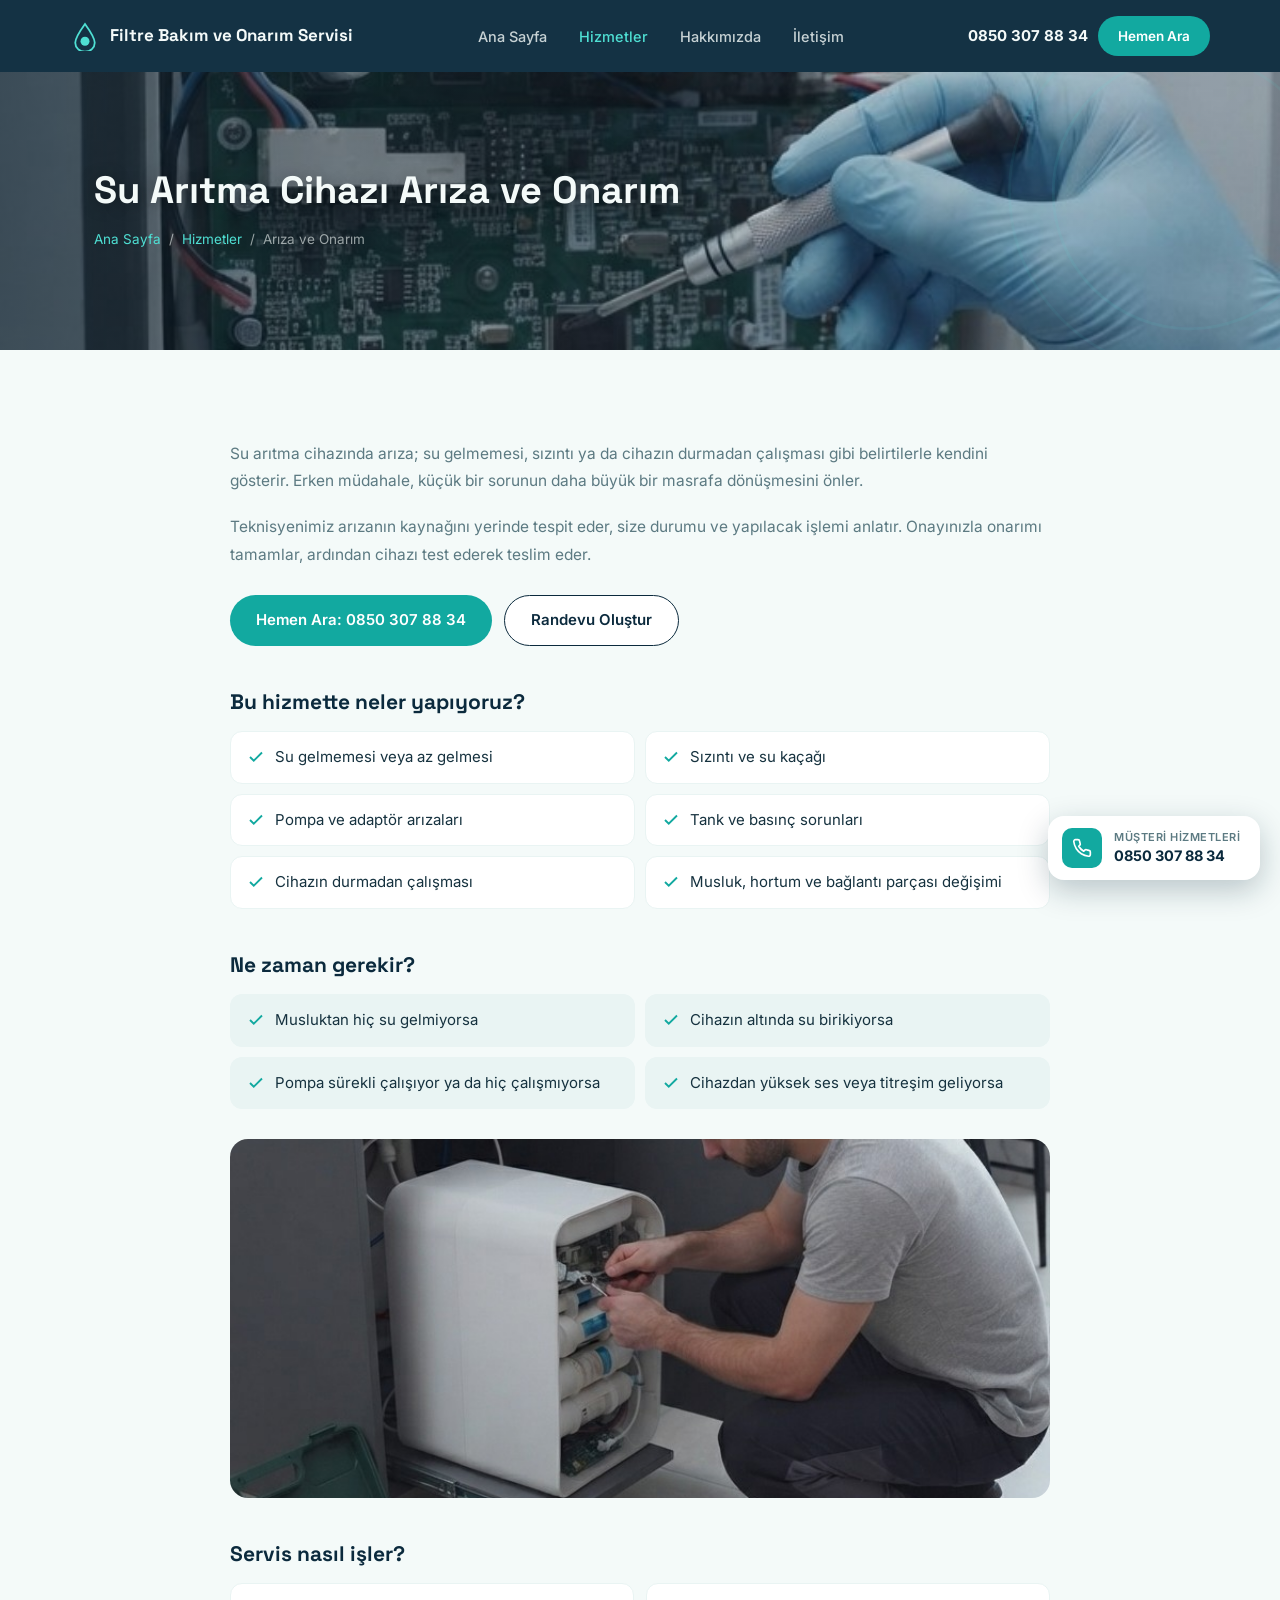
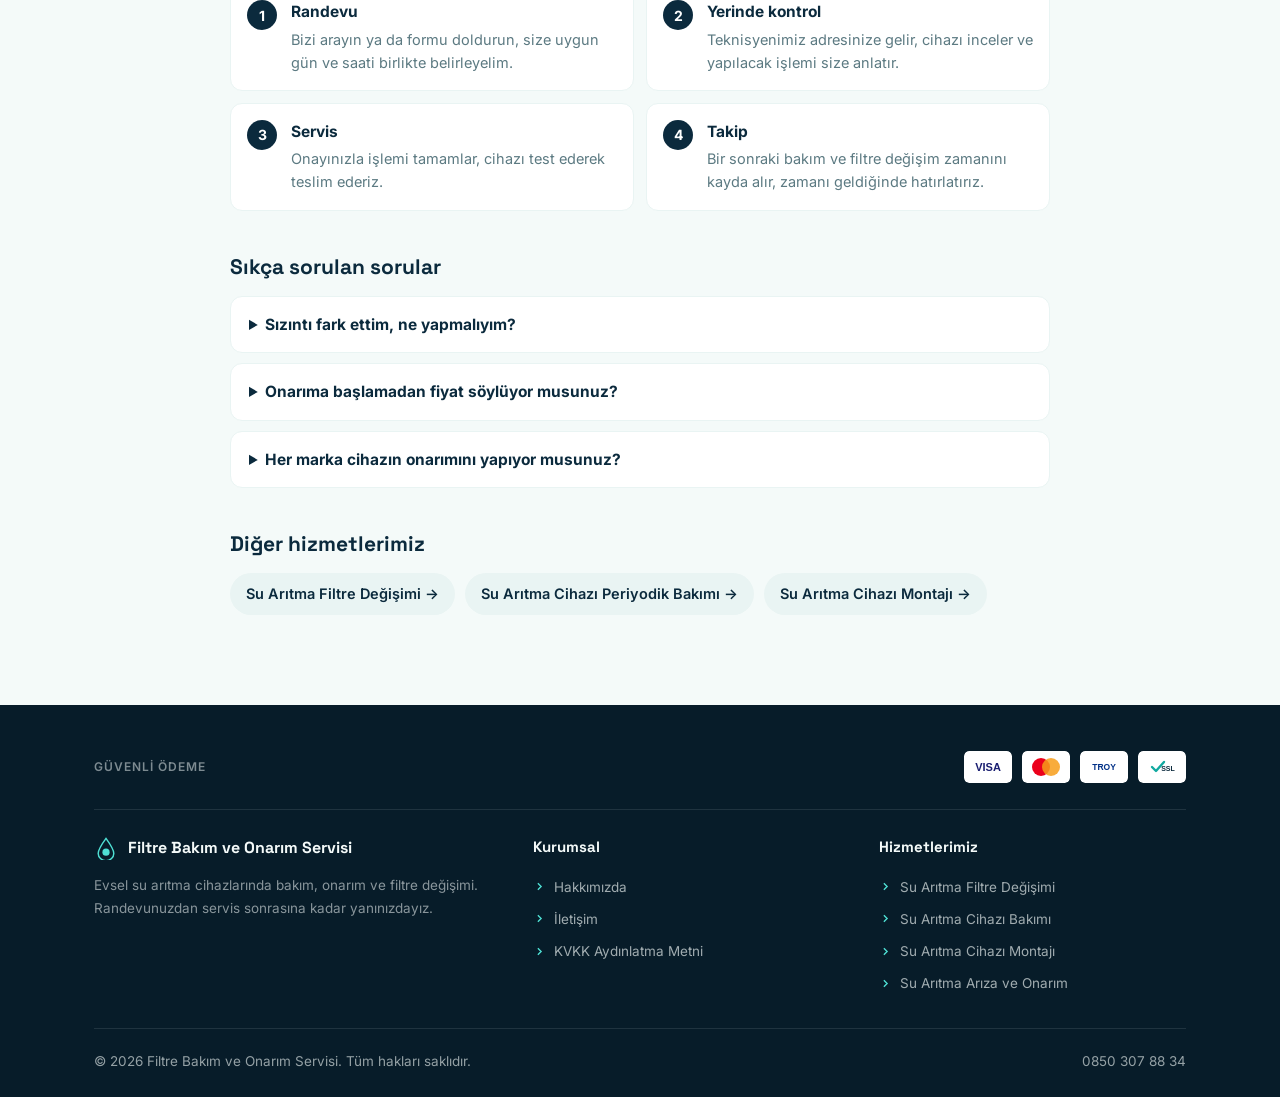
==== ariza-onarim.html @ 081aa283 "Hizmet detay sayfaları, favicon, meta açıklamalar, işletme bilgisi kodu, sitemap ve robots eklendi C" ====
<!DOCTYPE html>
<html lang="tr">
<head>
<meta charset="UTF-8">
<meta name="viewport" content="width=device-width, initial-scale=1.0">
<title>Su Arıtma Cihazı Arıza ve Onarım | Filtre Bakım ve Onarım Servisi</title>
<meta name="description" content="Su arıtma cihazı arıza ve onarım: su gelmemesi, sızıntı, pompa ve tank sorunları, sürekli çalışma gibi arızalarda yerinde tespit ve onarım. 0850 307 88 34.">
<link rel="canonical" href="https://filtrebakimveonarim.com/ariza-onarim">
<link rel="icon" href="/favicon.ico" sizes="32x32">
<link rel="icon" href="/favicon.svg" type="image/svg+xml">
<link rel="apple-touch-icon" href="/apple-touch-icon.png">
<meta name="theme-color" content="#0B2A3D">
<meta property="og:type" content="website">
<meta property="og:locale" content="tr_TR">
<meta property="og:site_name" content="Filtre Bakım ve Onarım Servisi">
<meta property="og:title" content="Su Arıtma Cihazı Arıza ve Onarım | Filtre Bakım ve Onarım Servisi">
<meta property="og:description" content="Su arıtma cihazı arıza ve onarım: su gelmemesi, sızıntı, pompa ve tank sorunları, sürekli çalışma gibi arızalarda yerinde tespit ve onarım. 0850 307 88 34.">
<meta property="og:url" content="https://filtrebakimveonarim.com/ariza-onarim">
<meta property="og:image" content="https://filtrebakimveonarim.com/assets/logo-512.png">
<script type="application/ld+json">
{
 "@context": "https://schema.org",
 "@graph": [
  {
   "@type": "Service",
   "name": "Su Arıtma Cihazı Arıza ve Onarım",
   "description": "Su arıtma cihazı arıza ve onarım: su gelmemesi, sızıntı, pompa ve tank sorunları, sürekli çalışma gibi arızalarda yerinde tespit ve onarım. 0850 307 88 34.",
   "serviceType": "Su Arıtma Cihazı Arıza ve Onarım",
   "url": "https://filtrebakimveonarim.com/ariza-onarim",
   "areaServed": {
    "@type": "Country",
    "name": "Türkiye"
   },
   "provider": {
    "@type": "Organization",
    "name": "Filtre Bakım ve Onarım Servisi",
    "url": "https://filtrebakimveonarim.com/",
    "telephone": "+90-850-307-88-34"
   }
  },
  {
   "@type": "BreadcrumbList",
   "itemListElement": [
    {
     "@type": "ListItem",
     "position": 1,
     "name": "Ana Sayfa",
     "item": "https://filtrebakimveonarim.com/"
    },
    {
     "@type": "ListItem",
     "position": 2,
     "name": "Hizmetler",
     "item": "https://filtrebakimveonarim.com/hizmetler"
    },
    {
     "@type": "ListItem",
     "position": 3,
     "name": "Su Arıtma Cihazı Arıza ve Onarım",
     "item": "https://filtrebakimveonarim.com/ariza-onarim"
    }
   ]
  },
  {
   "@type": "FAQPage",
   "mainEntity": [
    {
     "@type": "Question",
     "name": "Sızıntı fark ettim, ne yapmalıyım?",
     "acceptedAnswer": {
      "@type": "Answer",
      "text": "Önce cihazın su giriş vanasını kapatın ve elektrikli bir modelse fişini çekin. Ardından bizi arayın, ekibimiz en kısa sürede randevu planlar."
     }
    },
    {
     "@type": "Question",
     "name": "Onarıma başlamadan fiyat söylüyor musunuz?",
     "acceptedAnswer": {
      "@type": "Answer",
      "text": "Evet. Teknisyenimiz arızayı tespit ettikten sonra yapılacak işlemi ve ücretini size söyler. Onarım ancak onayınızla yapılır."
     }
    },
    {
     "@type": "Question",
     "name": "Her marka cihazın onarımını yapıyor musunuz?",
     "acceptedAnswer": {
      "@type": "Answer",
      "text": "Ev tipi su arıtma cihazlarının yaygın arızalarında hizmet veriyoruz. Cihazınızın markasını ve modelini randevu sırasında belirtmeniz yeterli."
     }
    }
   ]
  }
 ]
}
</script>
<link rel="stylesheet" href="style.css">
</head>
<body>

<header>
  <div class="container nav">
    <a href="index.html" class="logo">
      <svg viewBox="0 0 40 40" fill="none"><path d="M20 4 C20 4, 33 22, 33 29 C33 35.6, 27.2 41, 20 41 C12.8 41, 7 35.6, 7 29 C7 22, 20 4, 20 4 Z" fill="none" stroke="#4FE0D4" stroke-width="2.4"/><circle cx="20" cy="27" r="6" fill="#4FE0D4"/></svg>
      Filtre Bakım ve Onarım Servisi
    </a>
    <ul class="nav-links">
      <li><a href="index.html">Ana Sayfa</a></li>
      <li><a href="hizmetler.html" class="active">Hizmetler</a></li>
      <li><a href="hakkimizda.html">Hakkımızda</a></li>
      <li><a href="iletisim.html">İletişim</a></li>
    </ul>
    <div class="nav-phone">
      <span class="num">0850 307 88 34</span>
      <a href="tel:08503078834" class="btn btn-primary" style="padding:10px 20px;font-size:13.5px;">Hemen Ara</a>
    </div>
  </div>
</header>

<section class="page-banner">
  <div class="banner-bg-slides">
    <img src="assets/ai/servis-3-devre-karti.jpg" class="active" alt="Su Arıtma Cihazı Arıza ve Onarım">
    <img src="assets/ai/servis-8-ada-tezgah.jpg" alt="Su Arıtma Cihazı Arıza ve Onarım">
  </div>
  <div class="banner-overlay"></div>
  <svg class="hero-rings" viewBox="0 0 200 200" style="right:-100px;top:-70px;width:380px;height:380px;">
    <circle cx="100" cy="100" r="95" fill="none" stroke="#4FE0D4" stroke-opacity="0.14" stroke-width="1.5"/>
    <circle cx="100" cy="100" r="72" fill="none" stroke="#4FE0D4" stroke-opacity="0.2" stroke-width="1.5"/>
  </svg>
  <div class="container">
    <h1>Su Arıtma Cihazı Arıza ve Onarım</h1>
    <div class="crumb"><a href="index.html">Ana Sayfa</a><span>/</span><a href="hizmetler.html">Hizmetler</a><span>/</span><span>Arıza ve Onarım</span></div>
  </div>
</section>

<section class="section">
  <div class="container">
    <div class="rich-content">
      <p>Su arıtma cihazında arıza; su gelmemesi, sızıntı ya da cihazın durmadan çalışması gibi belirtilerle kendini gösterir. Erken müdahale, küçük bir sorunun daha büyük bir masrafa dönüşmesini önler.</p>
      <p>Teknisyenimiz arızanın kaynağını yerinde tespit eder, size durumu ve yapılacak işlemi anlatır. Onayınızla onarımı tamamlar, ardından cihazı test ederek teslim eder.</p>
      
      <div class="svc-cta">
        <a href="tel:08503078834" class="btn btn-primary">Hemen Ara: 0850 307 88 34</a>
        <a href="iletisim.html" class="btn btn-ghost">Randevu Oluştur</a>
      </div>

      <h3>Bu hizmette neler yapıyoruz?</h3>
      <ul class="svc-list">
        <li><svg viewBox="0 0 24 24" fill="none" stroke-width="2.5"><path d="M20 6L9 17l-5-5"/></svg>Su gelmemesi veya az gelmesi</li>
        <li><svg viewBox="0 0 24 24" fill="none" stroke-width="2.5"><path d="M20 6L9 17l-5-5"/></svg>Sızıntı ve su kaçağı</li>
        <li><svg viewBox="0 0 24 24" fill="none" stroke-width="2.5"><path d="M20 6L9 17l-5-5"/></svg>Pompa ve adaptör arızaları</li>
        <li><svg viewBox="0 0 24 24" fill="none" stroke-width="2.5"><path d="M20 6L9 17l-5-5"/></svg>Tank ve basınç sorunları</li>
        <li><svg viewBox="0 0 24 24" fill="none" stroke-width="2.5"><path d="M20 6L9 17l-5-5"/></svg>Cihazın durmadan çalışması</li>
        <li><svg viewBox="0 0 24 24" fill="none" stroke-width="2.5"><path d="M20 6L9 17l-5-5"/></svg>Musluk, hortum ve bağlantı parçası değişimi</li>
      </ul>

      <h3>Ne zaman gerekir?</h3>
      <ul class="svc-list svc-list--plain">
        <li><svg viewBox="0 0 24 24" fill="none" stroke-width="2.5"><path d="M20 6L9 17l-5-5"/></svg>Musluktan hiç su gelmiyorsa</li>
        <li><svg viewBox="0 0 24 24" fill="none" stroke-width="2.5"><path d="M20 6L9 17l-5-5"/></svg>Cihazın altında su birikiyorsa</li>
        <li><svg viewBox="0 0 24 24" fill="none" stroke-width="2.5"><path d="M20 6L9 17l-5-5"/></svg>Pompa sürekli çalışıyor ya da hiç çalışmıyorsa</li>
        <li><svg viewBox="0 0 24 24" fill="none" stroke-width="2.5"><path d="M20 6L9 17l-5-5"/></svg>Cihazdan yüksek ses veya titreşim geliyorsa</li>
      </ul>

      <div class="rich-img"><img src="assets/ai/servis-8-ada-tezgah.jpg" alt="Su Arıtma Cihazı Arıza ve Onarım" loading="lazy"></div>

      <h3>Servis nasıl işler?</h3>
      <ol class="svc-steps">
        <li><strong>Randevu</strong><span>Bizi arayın ya da formu doldurun, size uygun gün ve saati birlikte belirleyelim.</span></li>
        <li><strong>Yerinde kontrol</strong><span>Teknisyenimiz adresinize gelir, cihazı inceler ve yapılacak işlemi size anlatır.</span></li>
        <li><strong>Servis</strong><span>Onayınızla işlemi tamamlar, cihazı test ederek teslim ederiz.</span></li>
        <li><strong>Takip</strong><span>Bir sonraki bakım ve filtre değişim zamanını kayda alır, zamanı geldiğinde hatırlatırız.</span></li>
      </ol>

      <h3>Sıkça sorulan sorular</h3>
      <div class="svc-faq">
        <details><summary>Sızıntı fark ettim, ne yapmalıyım?</summary><p>Önce cihazın su giriş vanasını kapatın ve elektrikli bir modelse fişini çekin. Ardından bizi arayın, ekibimiz en kısa sürede randevu planlar.</p></details>
        <details><summary>Onarıma başlamadan fiyat söylüyor musunuz?</summary><p>Evet. Teknisyenimiz arızayı tespit ettikten sonra yapılacak işlemi ve ücretini size söyler. Onarım ancak onayınızla yapılır.</p></details>
        <details><summary>Her marka cihazın onarımını yapıyor musunuz?</summary><p>Ev tipi su arıtma cihazlarının yaygın arızalarında hizmet veriyoruz. Cihazınızın markasını ve modelini randevu sırasında belirtmeniz yeterli.</p></details>
      </div>

      <h3>Diğer hizmetlerimiz</h3>
      <div class="svc-others">
        <a href="filtre-degisimi.html">Su Arıtma Filtre Değişimi →</a>
        <a href="su-aritma-bakimi.html">Su Arıtma Cihazı Periyodik Bakımı →</a>
        <a href="cihaz-montaji.html">Su Arıtma Cihazı Montajı →</a>
      </div>
    </div>
  </div>
</section>

<footer>
  <div class="container">
    <div class="payment-strip">
      <span class="payment-label">Güvenli Ödeme</span>
      <div class="payment-icons">
        <svg viewBox="0 0 48 32" width="48" height="32"><rect width="48" height="32" rx="5" fill="#fff"/><text x="24" y="20" font-family="Arial" font-weight="700" font-size="11" fill="#1A1F71" text-anchor="middle">VISA</text></svg>
        <svg viewBox="0 0 48 32" width="48" height="32"><rect width="48" height="32" rx="5" fill="#fff"/><circle cx="19" cy="16" r="9" fill="#EB001B"/><circle cx="29" cy="16" r="9" fill="#F79E1B" fill-opacity="0.85"/></svg>
        <svg viewBox="0 0 48 32" width="48" height="32"><rect width="48" height="32" rx="5" fill="#fff"/><text x="24" y="19" font-family="Arial" font-weight="700" font-size="8.5" fill="#003087" text-anchor="middle">TROY</text></svg>
        <svg viewBox="0 0 48 32" width="48" height="32"><rect width="48" height="32" rx="5" fill="#fff"/><path d="M14 16l4 4 8-9" stroke="#12A9A0" stroke-width="2.4" fill="none" stroke-linecap="round" stroke-linejoin="round"/><text x="30" y="20" font-family="Arial" font-weight="700" font-size="7" fill="#0B2A3D" text-anchor="middle">SSL</text></svg>
      </div>
    </div>
    <div class="footer-cols">
      <div class="footer-col">
        <div class="footer-logo">
          <svg viewBox="0 0 40 40" fill="none"><path d="M20 4 C20 4, 33 22, 33 29 C33 35.6, 27.2 41, 20 41 C12.8 41, 7 35.6, 7 29 C7 22, 20 4, 20 4 Z" fill="none" stroke="#4FE0D4" stroke-width="2.4"/><circle cx="20" cy="27" r="6" fill="#4FE0D4"/></svg>
          Filtre Bakım ve Onarım Servisi
        </div>
        <p class="about-line">Evsel su arıtma cihazlarında bakım, onarım ve filtre değişimi. Randevunuzdan servis sonrasına kadar yanınızdayız.</p>
      </div>
      <div class="footer-col">
        <h4>Kurumsal</h4>
        <ul>
          <li><a href="hakkimizda.html"><svg viewBox="0 0 24 24" fill="none" stroke-width="2.5"><path d="M9 18l6-6-6-6"/></svg>Hakkımızda</a></li>
          <li><a href="iletisim.html"><svg viewBox="0 0 24 24" fill="none" stroke-width="2.5"><path d="M9 18l6-6-6-6"/></svg>İletişim</a></li>
          <li><a href="kvkk.html"><svg viewBox="0 0 24 24" fill="none" stroke-width="2.5"><path d="M9 18l6-6-6-6"/></svg>KVKK Aydınlatma Metni</a></li>
        </ul>
      </div>
      <div class="footer-col">
        <h4>Hizmetlerimiz</h4>
        <ul>
          <li><a href="filtre-degisimi.html"><svg viewBox="0 0 24 24" fill="none" stroke-width="2.5"><path d="M9 18l6-6-6-6"/></svg>Su Arıtma Filtre Değişimi</a></li>
          <li><a href="su-aritma-bakimi.html"><svg viewBox="0 0 24 24" fill="none" stroke-width="2.5"><path d="M9 18l6-6-6-6"/></svg>Su Arıtma Cihazı Bakımı</a></li>
          <li><a href="cihaz-montaji.html"><svg viewBox="0 0 24 24" fill="none" stroke-width="2.5"><path d="M9 18l6-6-6-6"/></svg>Su Arıtma Cihazı Montajı</a></li>
          <li><a href="ariza-onarim.html"><svg viewBox="0 0 24 24" fill="none" stroke-width="2.5"><path d="M9 18l6-6-6-6"/></svg>Su Arıtma Arıza ve Onarım</a></li>
        </ul>
      </div>
    </div>
    <div class="footer-bottom">
      <span>© 2026 Filtre Bakım ve Onarım Servisi. Tüm hakları saklıdır.</span>
      <span>0850 307 88 34</span>
    </div>
  </div>
</footer>

<a href="tel:08503078834" class="floating-call">
  <div class="icon-wrap"><svg viewBox="0 0 24 24" fill="none" stroke-width="2" stroke-linecap="round" stroke-linejoin="round"><path d="M22 16.92v3a2 2 0 0 1-2.18 2 19.79 19.79 0 0 1-8.63-3.07 19.5 19.5 0 0 1-6-6 19.79 19.79 0 0 1-3.07-8.67A2 2 0 0 1 4.11 2h3a2 2 0 0 1 2 1.72c.127.96.362 1.903.7 2.81a2 2 0 0 1-.45 2.11L8.09 9.91a16 16 0 0 0 6 6l1.27-1.27a2 2 0 0 1 2.11-.45c.907.338 1.85.573 2.81.7A2 2 0 0 1 22 16.92z"/></svg></div>
  <div>
    <div class="label">Müşteri Hizmetleri</div>
    <div class="number">0850 307 88 34</div>
  </div>
</a>

<script>
(function(){
  document.querySelectorAll('.hero-bg-slides, .banner-bg-slides').forEach(function(container){
    var slides = container.querySelectorAll('img');
    if(slides.length < 2) return;
    var i = 0;
    setInterval(function(){
      slides[i].classList.remove('active');
      i = (i+1) % slides.length;
      slides[i].classList.add('active');
    }, 4000);
  });
})();
</script>
</body>
</html>
---- style.css ----
@import url('https://fonts.googleapis.com/css2?family=Space+Grotesk:wght@500;600;700&family=Inter:wght@400;500;600;700&display=swap');

  :root{
    --navy: #0B2A3D;
    --navy-deep: #071C29;
    --teal: #12A9A0;
    --teal-bright: #4FE0D4;
    --ice: #F4FAF9;
    --ice-2: #E9F4F3;
    --slate: #5C7A82;
    --text: #16323F;
  }

  *{ box-sizing:border-box; margin:0; padding:0; }
  html{ scroll-behavior: smooth; }
  body{
    font-family:'Inter', sans-serif;
    color: var(--text);
    background: var(--ice);
    line-height: 1.5;
  }

  a{ text-decoration:none; color:inherit; }
  ul{ list-style:none; }
  img{ max-width:100%; display:block; }

  h1,h2,h3{ font-family:'Space Grotesk', sans-serif; }

  .container{
    max-width: 1140px;
    margin: 0 auto;
    padding: 0 24px;
  }

  .btn{
    display:inline-flex;
    align-items:center;
    gap:8px;
    padding: 13px 26px;
    border-radius: 40px;
    font-weight: 600;
    font-size: 15px;
    transition: all .2s ease;
    cursor:pointer;
    border: none;
  }
  .btn-primary{
    background: var(--teal);
    color: #fff;
  }
  .btn-primary:hover{ background: #0d8c85; transform: translateY(-1px); }
  .btn-ghost{
    background: transparent;
    color: var(--ice);
    border: 1.5px solid rgba(255,255,255,0.35);
  }
  .btn-ghost:hover{ background: rgba(255,255,255,0.08); }

  /* ===== HEADER ===== */
  header{
    position: sticky;
    top:0;
    z-index: 50;
    background: rgba(11,42,61,0.96);
    backdrop-filter: blur(6px);
  }
  .nav{
    display:flex;
    align-items:center;
    justify-content: space-between;
    padding: 16px 0;
  }
  .logo{
    display:flex;
    align-items:center;
    gap:10px;
    color: var(--ice);
    font-family:'Space Grotesk', sans-serif;
    font-weight: 700;
    font-size: 17px;
  }
  .logo svg{ width:30px; height:30px; }
  .nav-links{
    display:flex;
    gap: 32px;
  }
  .nav-links a{
    color: rgba(244,250,249,0.8);
    font-size: 14.5px;
    font-weight: 500;
    transition: color .2s;
  }
  .nav-links a:hover{ color: var(--teal-bright); }
  .nav-phone{
    display:flex;
    align-items:center;
    gap:10px;
  }
  .nav-phone .num{
    color: var(--ice);
    font-weight: 700;
    font-size: 15px;
    display:none;
  }
  @media(min-width:640px){ .nav-phone .num{ display:block; } }
  .nav-links{ display:none; }
  @media(min-width:860px){ .nav-links{ display:flex; } }

  /* ===== HERO (full-bleed, image bg + readable panel) ===== */
  .hero{
    position:relative;
    background: #fff;
    color: var(--text);
    overflow:hidden;
  }
  .hero-bg-slides{ position:absolute; inset:0; z-index:0; }
  .hero-bg-slides img{
    position:absolute; inset:0; width:100%; height:100%;
    object-fit:cover; opacity:0; transition: opacity 1.4s ease;
  }
  .hero-bg-slides img.active{ opacity:1; }
  .hero-overlay{
    position:absolute;
    inset:0;
    z-index:1;
    background: linear-gradient(100deg, rgba(7,28,41,0.62) 0%, rgba(7,28,41,0.22) 55%, rgba(7,28,41,0.15) 100%);
  }
  .hero-inner{
    position:relative;
    z-index:2;
    max-width: 600px;
    padding: 90px 24px 110px;
  }
  @media(min-width:1140px){ .hero-inner{ padding-left: calc((100vw - 1140px)/2 + 24px); } }
  .hero-rings{
    position:absolute;
    right: -120px;
    top: -80px;
    width: 480px;
    height: 480px;
    opacity: 0.45;
    z-index:1;
  }
  .hero-rings-2{
    position:absolute;
    left: -140px;
    bottom: -160px;
    width: 360px;
    height: 360px;
    opacity: 0.3;
    z-index:1;
  }
  .eyebrow{
    display:inline-flex;
    align-items:center;
    gap:8px;
    color: var(--teal-bright);
    font-size: 13px;
    font-weight:700;
    letter-spacing: 1.6px;
    text-transform: uppercase;
    margin-bottom: 18px;
  }
  .eyebrow .dot{
    width:7px; height:7px; border-radius:50%; background: var(--teal-bright);
  }
  .hero h1{
    font-size: clamp(32px, 4.6vw, 46px);
    line-height: 1.15;
    font-weight: 700;
    margin-bottom: 20px;
    color: #fff;
    text-shadow: 0 2px 16px rgba(0,0,0,0.35);
  }
  .hero h1 span{ color: var(--teal-bright); }
  .hero p{
    font-size: 16.5px;
    color: rgba(255,255,255,0.85);
    margin-bottom: 34px;
    max-width: 480px;
  }
  .hero-cta{ display:flex; flex-wrap:wrap; gap:14px; margin-bottom: 46px; }
  .hero-stats{
    display:flex;
    gap: 40px;
    flex-wrap: wrap;
  }
  .hero-stats .stat b{
    font-family:'Space Grotesk', sans-serif;
    font-size: 26px;
    color: var(--teal-bright);
    display:block;
  }
  .hero-stats .stat span{
    font-size: 13px;
    color: rgba(255,255,255,0.7);
  }

  /* ===== SECTION HEADS ===== */
  .section{ padding: 90px 0; }
  .section-head{
    max-width: 560px;
    margin-bottom: 54px;
  }
  .section-head .kicker{
    color: var(--teal);
    font-weight:700;
    font-size: 13px;
    letter-spacing: 1.6px;
    text-transform: uppercase;
    margin-bottom: 12px;
    display:block;
  }
  .section-head h2{
    font-size: clamp(26px, 3.4vw, 34px);
    color: var(--navy);
    font-weight: 700;
    line-height:1.25;
  }
  .section-head p{
    color: var(--slate);
    margin-top: 14px;
    font-size: 15.5px;
  }

  /* ===== SERVICES ===== */
  .services-grid{
    display:grid;
    grid-template-columns: repeat(auto-fit, minmax(240px,1fr));
    gap: 22px;
  }
  .service-card{
    background: #fff;
    border: 1px solid #E1EDEC;
    border-radius: 16px;
    padding: 30px 26px;
    transition: transform .2s ease, box-shadow .2s ease;
  }
  .service-card:hover{
    transform: translateY(-4px);
    box-shadow: 0 14px 30px rgba(11,42,61,0.08);
  }
  .service-icon{
    width: 50px; height:50px;
    border-radius: 12px;
    background: var(--ice-2);
    display:flex; align-items:center; justify-content:center;
    margin-bottom: 20px;
  }
  .service-icon svg{ width:24px; height:24px; stroke: var(--teal); }
  .service-card h3{
    font-size: 17px;
    color: var(--navy);
    margin-bottom: 10px;
    font-weight:600;
  }
  .service-card p{
    font-size: 14px;
    color: var(--slate);
    line-height:1.6;
  }

  /* ===== WHY US ===== */
  .why{
    background: var(--navy);
    color: var(--ice);
  }
  .why .section-head h2{ color: var(--ice); }
  .why .section-head p{ color: rgba(244,250,249,0.65); }
  .why .section-head .kicker{ color: var(--teal-bright); }
  .why-grid{
    display:grid;
    grid-template-columns: repeat(auto-fit, minmax(220px,1fr));
    gap: 28px;
  }
  .why-item{
    display:flex;
    gap: 16px;
    align-items:flex-start;
  }
  .why-item .num{
    font-family:'Space Grotesk', sans-serif;
    font-size: 22px;
    font-weight:700;
    color: var(--teal-bright);
    opacity: 0.85;
    flex-shrink:0;
  }
  .why-item .why-icon{
    width: 46px; height:46px;
    border-radius: 12px;
    background: rgba(79,224,212,0.12);
    display:flex; align-items:center; justify-content:center;
    flex-shrink:0;
  }
  .why-item .why-icon svg{ width:22px; height:22px; stroke: var(--teal-bright); }
  .why-item h4{
    font-size: 15.5px;
    margin-bottom: 6px;
    font-weight:600;
  }
  .why-item p{
    font-size: 13.8px;
    color: rgba(244,250,249,0.62);
    line-height: 1.6;
  }

  /* ===== ABOUT ===== */
  .about{
    display:grid;
    grid-template-columns: 1fr;
    gap: 50px;
    align-items:center;
  }
  @media(min-width:880px){ .about{ grid-template-columns: 1fr 1fr; } }
  .about-visual{
    position:relative;
    background: linear-gradient(160deg, var(--ice-2), #fff);
    border-radius: 20px;
    aspect-ratio: 4/3;
    display:flex;
    align-items:center;
    justify-content:center;
    border: 1px solid #E1EDEC;
    overflow:hidden;
  }
  .about-visual img{
    position:absolute;
    inset:0;
    width:100%;
    height:100%;
    object-fit:cover;
  }
  .about-visual .about-visual-badge{
    position:absolute;
    left:18px;
    bottom:18px;
    z-index:2;
    background:rgba(255,255,255,0.95);
    border-radius:14px;
    padding:12px 18px;
    display:flex;
    align-items:center;
    gap:10px;
    box-shadow:0 8px 24px rgba(11,42,61,0.18);
  }
  .about-visual .about-visual-badge svg{ width:20px; height:20px; stroke:var(--teal); flex-shrink:0; }
  .about-visual .about-visual-badge span{ font-size:13px; font-weight:700; color:var(--navy); }
  .about-text p{
    color: var(--slate);
    font-size: 15.5px;
    margin-bottom: 16px;
  }
  .about-badges{
    display:flex;
    gap: 14px;
    flex-wrap: wrap;
    margin-top: 26px;
  }
  .badge{
    display:flex;
    align-items:center;
    gap:8px;
    background: var(--ice-2);
    padding: 9px 16px;
    border-radius: 30px;
    font-size: 13px;
    font-weight:600;
    color: var(--navy);
  }
  .badge svg{ width:16px; height:16px; stroke: var(--teal); }

  /* ===== CONTACT ===== */
  .contact-wrap{
    background: var(--ice-2);
    border-radius: 24px;
    padding: 54px;
    display:grid;
    grid-template-columns: 1fr;
    gap: 40px;
  }
  @media(min-width:880px){ .contact-wrap{ grid-template-columns: 1fr 1.1fr; padding: 60px; } }

  .contact-center{
    max-width: 620px;
    margin: 0 auto;
  }
  .contact-meta{
    display:flex;
    justify-content:center;
    flex-wrap:wrap;
    gap: 32px;
    margin-bottom: 30px;
  }
  .contact-meta .contact-row{ margin-bottom:0; text-align:left; }
  .form-rect{
    background:#fff;
    border: 1.5px solid #E1EDEC;
    border-radius: 14px;
    box-shadow: 0 10px 30px rgba(11,42,61,0.06);
  }
  .contact-info h2{
    font-size: 27px;
    color: var(--navy);
    margin-bottom: 14px;
  }
  .contact-info p{ color: var(--slate); font-size: 15px; margin-bottom: 28px; }
  .contact-row{
    display:flex;
    align-items:center;
    gap: 14px;
    margin-bottom: 18px;
  }
  .contact-row .ico{
    width: 42px; height:42px;
    background: #fff;
    border-radius: 12px;
    display:flex; align-items:center; justify-content:center;
    flex-shrink:0;
  }
  .contact-row .ico svg{ width:19px; height:19px; stroke: var(--teal); }
  .contact-row .label{ font-size: 12px; color: var(--slate); }
  .contact-row .value{ font-size: 15px; font-weight:600; color: var(--navy); }

  .form{
    background:#fff;
    border-radius: 18px;
    padding: 32px;
    display:flex;
    flex-direction:column;
    gap: 16px;
  }
  .form input, .form textarea{
    width:100%;
    border: 1.5px solid #E1EDEC;
    border-radius: 10px;
    padding: 13px 14px;
    font-family:'Inter',sans-serif;
    font-size: 14.5px;
    color: var(--text);
    outline:none;
    transition: border-color .2s;
  }
  .form input:focus, .form textarea:focus{ border-color: var(--teal); }
  .form textarea{ resize: vertical; min-height: 90px; }
  .form label{ font-size: 12.5px; font-weight:600; color: var(--navy); margin-bottom: -8px; }
  .form-row{
    display:grid;
    grid-template-columns: 1fr 1fr;
    gap: 16px;
  }
  .form-row label{ display:block; margin-bottom: 6px; }
  .kvkk-row{
    display:flex !important;
    align-items:flex-start;
    gap: 10px;
    font-size: 12.5px;
    font-weight: 400 !important;
    color: var(--slate);
    line-height: 1.5;
    margin-top: 2px;
  }
  .kvkk-row input{ margin-top: 2px; flex-shrink:0; }

  /* ===== TESTIMONIALS ===== */
  .testi{ background: var(--ice-2); }
  .testi-grid{
    display:grid;
    grid-template-columns: repeat(auto-fit, minmax(260px,1fr));
    gap: 22px;
  }
  .testi-card{
    background:#fff;
    border-radius: 16px;
    padding: 28px 26px;
    border: 1px solid #E1EDEC;
  }
  .testi-card .stars{
    color: var(--teal);
    font-size: 15px;
    letter-spacing: 2px;
    margin-bottom: 14px;
  }
  .testi-card p{
    font-size: 14.5px;
    color: var(--text);
    line-height: 1.6;
    margin-bottom: 18px;
  }
  .testi-name{
    font-weight: 700;
    font-size: 13.5px;
    color: var(--navy);
    font-family:'Space Grotesk', sans-serif;
  }

  /* ===== FOOTER (organized) ===== */
  .footer-cols{
    display:grid;
    grid-template-columns: 1.3fr 1fr 1fr;
    gap: 40px;
    padding-bottom: 34px;
    border-bottom: 1px solid rgba(244,250,249,0.1);
    margin-bottom: 22px;
  }
  @media(max-width: 760px){ .footer-cols{ grid-template-columns: 1fr; gap: 30px; } }
  .footer-col h4{
    color: var(--ice);
    font-family:'Space Grotesk', sans-serif;
    font-size: 15px;
    margin-bottom: 18px;
  }
  .footer-col ul{ display:flex; flex-direction:column; gap: 12px; }
  .footer-col a{
    display:flex;
    align-items:center;
    gap: 8px;
    font-size: 13.5px;
    color: rgba(244,250,249,0.65);
    transition: color .2s;
  }
  .footer-col a:hover{ color: var(--teal-bright); }
  .footer-col a svg{ width:13px; height:13px; stroke: var(--teal-bright); flex-shrink:0; }
  .footer-col .about-line{
    font-size: 13.5px;
    color: rgba(244,250,249,0.55);
    line-height: 1.7;
    margin-top: 14px;
  }

  /* ===== FLOATING CALL BUTTON ===== */
  .floating-call{
    position: fixed;
    right: 20px;
    bottom: 20px;
    z-index: 60;
    display:flex;
    align-items:center;
    gap: 12px;
    background:#fff;
    border-radius: 16px;
    padding: 12px 20px 12px 14px;
    box-shadow: 0 10px 30px rgba(11,42,61,0.25);
  }
  .floating-call .icon-wrap{
    width: 40px; height:40px;
    background: var(--teal);
    border-radius: 10px;
    display:flex; align-items:center; justify-content:center;
    flex-shrink:0;
  }
  .floating-call .icon-wrap svg{ width:20px; height:20px; stroke:#fff; }
  .floating-call .label{ font-size:11px; color: var(--slate); font-weight:600; text-transform:uppercase; letter-spacing:0.5px; }
  .floating-call .number{ font-size:14.5px; color: var(--navy); font-weight:700; }
  @media(max-width: 600px){ .floating-call .label{ display:none; } }
  footer{
    background: var(--navy-deep);
    color: rgba(244,250,249,0.6);
    padding: 46px 0 26px;
    font-size: 13.5px;
  }
  .footer-top{
    display:flex;
    flex-wrap:wrap;
    justify-content: space-between;
    gap: 30px;
    padding-bottom: 30px;
    border-bottom: 1px solid rgba(244,250,249,0.1);
    margin-bottom: 22px;
  }
  .footer-logo{
    display:flex; align-items:center; gap:10px;
    color: var(--ice); font-family:'Space Grotesk',sans-serif; font-weight:700; font-size:16px;
  }
  .footer-logo svg{ width:24px; height:24px; }
  .footer-links{ display:flex; gap: 26px; flex-wrap:wrap; }
  .footer-links a:hover{ color: var(--teal-bright); }
  .footer-bottom{ display:flex; justify-content:space-between; flex-wrap:wrap; gap:10px; }

  .kvkk-box{
    background: var(--ice-2);
    border-radius: 16px;
    padding: 30px 34px;
  }
  .kvkk-box h3{
    font-size: 16px;
    color: var(--navy);
    margin-bottom: 10px;
  }
  .kvkk-box p{
    font-size: 13px;
    color: var(--slate);
    line-height: 1.7;
  }

  .payment-strip{
    display:flex;
    align-items:center;
    justify-content: space-between;
    flex-wrap: wrap;
    gap: 14px;
    padding-bottom: 26px;
    margin-bottom: 26px;
    border-bottom: 1px solid rgba(244,250,249,0.1);
  }
  .payment-label{
    font-size: 12px;
    font-weight:600;
    letter-spacing: 1px;
    text-transform: uppercase;
    color: rgba(244,250,249,0.5);
  }
  .payment-icons{
    display:flex;
    gap: 10px;
    flex-wrap: wrap;
  }
  .payment-icons svg{ border-radius:5px; }

  @media(max-width: 600px){
    .contact-wrap{ padding: 34px 22px; }
    .section{ padding: 64px 0; }
    .hero{ padding: 70px 0 80px; }
  }

/* ===== INNER PAGE BANNER ===== */
.page-banner{
  position:relative;
  background: linear-gradient(165deg, var(--navy) 0%, var(--navy-deep) 100%);
  color: var(--ice);
  overflow:hidden;
  padding: 90px 0 100px;
}
.page-banner .hero-rings{ opacity:0.4; }
.page-banner h1{
  font-size: clamp(28px, 4vw, 38px);
  font-weight:700;
  position:relative;
  z-index:2;
  text-shadow: 0 2px 16px rgba(0,0,0,0.35);
}
.page-banner .crumb{
  position:relative;
  z-index:2;
  display:flex;
  align-items:center;
  gap:8px;
  font-size: 13.5px;
  color: rgba(244,250,249,0.6);
  margin-top: 10px;
}
.page-banner .crumb a{ color: var(--teal-bright); }

.nav-links a.active{ color: var(--teal-bright); }

/* ===== SERVICE DETAIL ===== */
.service-detail{
  display:grid;
  grid-template-columns: 1fr;
  gap: 26px;
}
@media(min-width:760px){ .service-detail{ grid-template-columns: 1fr 1fr; } }
.service-detail-card{
  background:#fff;
  border:1px solid #E1EDEC;
  border-radius: 18px;
  padding: 32px;
}
.service-detail-card .service-icon{ width:56px; height:56px; }
.service-detail-card .service-icon svg{ width:26px; height:26px; }
.service-detail-card h3{ font-size:19px; color:var(--navy); margin: 16px 0 10px; }
.service-detail-card p{ color:var(--slate); font-size:14.5px; line-height:1.7; margin-bottom:14px; }
.service-detail-card ul{ display:flex; flex-direction:column; gap:8px; }
.service-detail-card ul li{
  display:flex; align-items:center; gap:8px;
  font-size: 13.5px; color: var(--text);
}
.service-detail-card ul li svg{ width:15px; height:15px; stroke:var(--teal); flex-shrink:0; }

/* ===== HERO / BANNER BACKGROUND SLIDESHOW ===== */
.hero-bg-slides, .banner-bg-slides{
  position:absolute;
  inset:0;
  z-index:0;
  overflow:hidden;
}
.hero-bg-slides img, .banner-bg-slides img{
  position:absolute;
  inset:0;
  width:100%;
  height:100%;
  object-fit:cover;
  opacity:0;
  transition: opacity 1.4s ease;
}
.hero-bg-slides img.active, .banner-bg-slides img.active{ opacity:1; }
.banner-overlay{
  position:absolute;
  inset:0;
  z-index:1;
  background: linear-gradient(100deg, rgba(7,28,41,0.62) 0%, rgba(7,28,41,0.22) 55%, rgba(7,28,41,0.15) 100%);
}
.hero .hero-rings, .hero .hero-rings-2{ z-index:1; }
.page-banner .hero-rings{ z-index:1; }
.page-banner .container{ position:relative; z-index:2; }

/* ===== RICH CONTENT SECTION (Hakkımızda detay) ===== */
.rich-content{
  max-width: 820px;
  margin: 0 auto;
}
.rich-content p{
  color: var(--slate);
  font-size: 15.5px;
  line-height: 1.8;
  margin-bottom: 18px;
}
.rich-content h3{
  color: var(--navy);
  font-size: 21px;
  font-weight: 700;
  margin: 40px 0 14px;
}
.rich-content h3:first-of-type{ margin-top: 0; }
.rich-content .rich-img{
  width:100%;
  border-radius: 18px;
  overflow:hidden;
  margin: 30px 0;
  aspect-ratio: 16/7;
}
.rich-content .rich-img img{
  width:100%; height:100%; object-fit:cover; display:block;
}


/* Hizmet detay sayfaları */
.card-link{ color: inherit; text-decoration: none; }
.card-link:hover{ color: var(--teal); }
.more-link{ display:inline-block; margin-top:6px; font-size:14px; font-weight:700; color: var(--teal); text-decoration:none; }
.more-link:hover{ color: var(--navy); }
.svc-cta{ display:flex; flex-wrap:wrap; gap:12px; margin: 26px 0 8px; }
.btn-ghost{ background:#fff; color: var(--navy); border: 1.5px solid var(--navy); }
.btn-ghost:hover{ background: var(--navy); color:#fff; }
.svc-list{ display:grid; grid-template-columns: 1fr; gap:10px; margin: 0 0 10px; padding:0; list-style:none; }
@media(min-width:700px){ .svc-list{ grid-template-columns: 1fr 1fr; } }
.svc-list li{ display:flex; align-items:flex-start; gap:10px; background:#fff; border:1px solid var(--ice-2); border-radius:12px; padding:14px 16px; font-size:15px; color: var(--text); line-height:1.5; }
.svc-list li svg{ width:18px; height:18px; stroke: var(--teal); flex-shrink:0; margin-top:2px; }
.svc-list--plain li{ background: var(--ice-2); border-color: transparent; }
.svc-steps{ list-style:none; counter-reset: step; margin:0; padding:0; display:grid; gap:12px; }
@media(min-width:700px){ .svc-steps{ grid-template-columns: 1fr 1fr; } }
.svc-steps li{ counter-increment: step; position:relative; background:#fff; border:1px solid var(--ice-2); border-radius:12px; padding:16px 16px 16px 60px; display:flex; flex-direction:column; gap:4px; }
.svc-steps li::before{ content: counter(step); position:absolute; left:16px; top:16px; width:30px; height:30px; border-radius:50%; background: var(--navy); color:#fff; font-weight:700; font-size:14px; display:flex; align-items:center; justify-content:center; }
.svc-steps strong{ color: var(--navy); font-size:15.5px; }
.svc-steps span{ color: var(--slate); font-size:14.5px; line-height:1.6; }
.svc-faq{ display:flex; flex-direction:column; gap:10px; }
.svc-faq details{ background:#fff; border:1px solid var(--ice-2); border-radius:12px; padding: 0 18px; }
.svc-faq summary{ cursor:pointer; padding:16px 0; font-weight:700; color: var(--navy); font-size:15.5px; list-style-position: inside; }
.svc-faq details p{ margin: 0 0 16px; color: var(--slate); font-size:15px; line-height:1.7; }
.svc-others{ display:flex; flex-wrap:wrap; gap:10px; }
.svc-others a{ background: var(--ice-2); color: var(--navy); font-weight:600; font-size:14.5px; padding:10px 16px; border-radius:999px; text-decoration:none; }
.svc-others a:hover{ background: var(--teal); color:#fff; }
.rich-content .svc-cta + h3{ margin-top: 40px; }
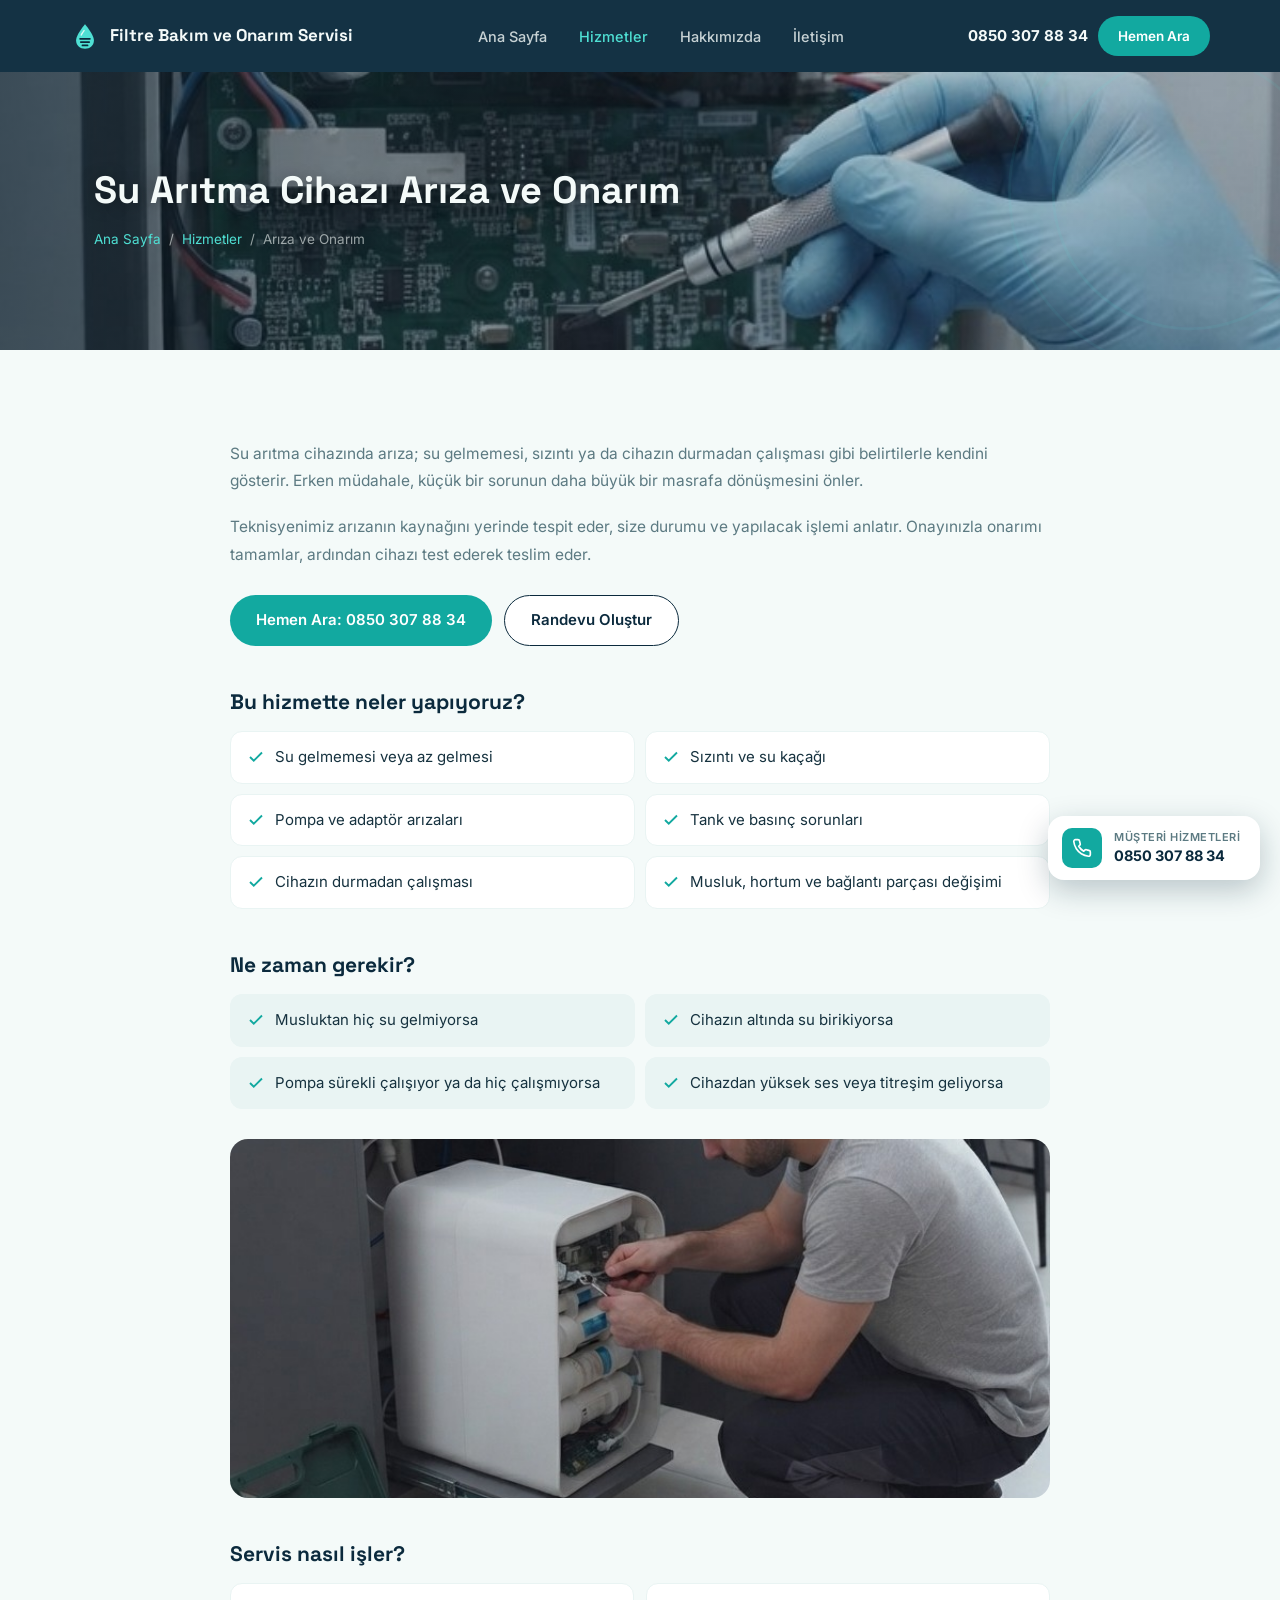
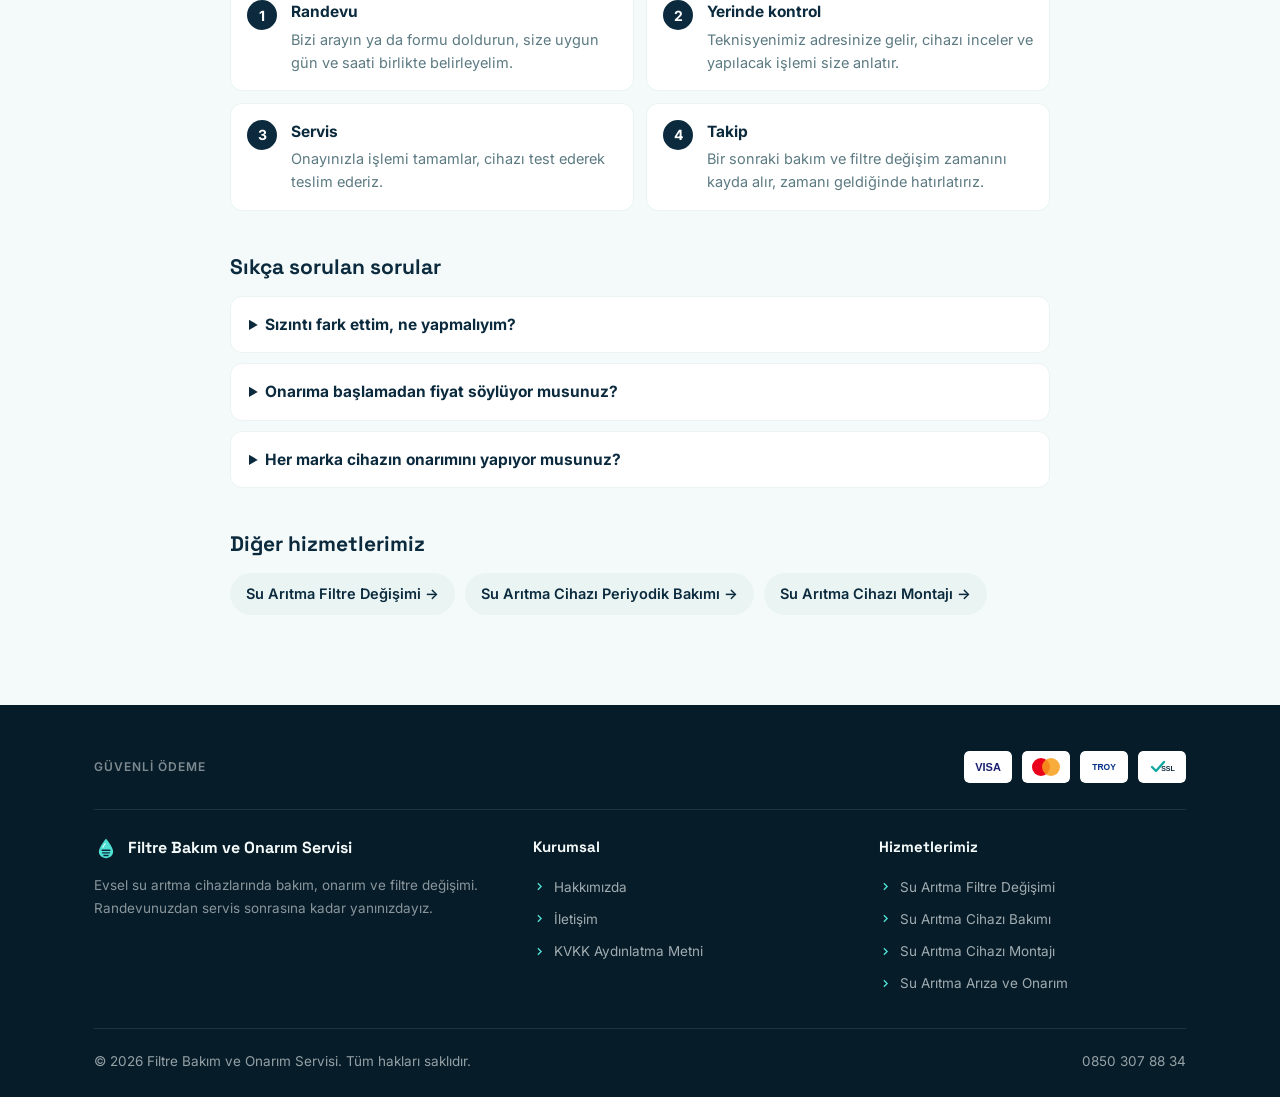
==== commit b4e509bd: "Yeni logo: filtre katmanlı su damlası (site başlığı, footer, favicon, Google logosu) Co-Authored-By:" ====
--- a/ariza-onarim.html
+++ b/ariza-onarim.html
@@ -100,7 +100,7 @@
 <header>
   <div class="container nav">
     <a href="index.html" class="logo">
-      <svg viewBox="0 0 40 40" fill="none"><path d="M20 4 C20 4, 33 22, 33 29 C33 35.6, 27.2 41, 20 41 C12.8 41, 7 35.6, 7 29 C7 22, 20 4, 20 4 Z" fill="none" stroke="#4FE0D4" stroke-width="2.4"/><circle cx="20" cy="27" r="6" fill="#4FE0D4"/></svg>
+      <svg viewBox="0 0 64 64" fill="none" aria-hidden="true"><path d="M32 7C32 7 13 29 13 41.5C13 52.3 21.5 59 32 59C42.5 59 51 52.3 51 41.5C51 29 32 7 32 7Z" fill="#4FE0D4"/><path d="M21.5 38H42.5M23 45H41M26.5 52H37.5" stroke="#0B2A3D" stroke-width="3.6" stroke-linecap="round"/><path d="M24 30C25.5 26.5 28 23 30 20.5" stroke="#FFFFFF" stroke-opacity=".8" stroke-width="3" stroke-linecap="round"/></svg>
       Filtre Bakım ve Onarım Servisi
     </a>
     <ul class="nav-links">
@@ -202,7 +202,7 @@
     <div class="footer-cols">
       <div class="footer-col">
         <div class="footer-logo">
-          <svg viewBox="0 0 40 40" fill="none"><path d="M20 4 C20 4, 33 22, 33 29 C33 35.6, 27.2 41, 20 41 C12.8 41, 7 35.6, 7 29 C7 22, 20 4, 20 4 Z" fill="none" stroke="#4FE0D4" stroke-width="2.4"/><circle cx="20" cy="27" r="6" fill="#4FE0D4"/></svg>
+          <svg viewBox="0 0 64 64" fill="none" aria-hidden="true"><path d="M32 7C32 7 13 29 13 41.5C13 52.3 21.5 59 32 59C42.5 59 51 52.3 51 41.5C51 29 32 7 32 7Z" fill="#4FE0D4"/><path d="M21.5 38H42.5M23 45H41M26.5 52H37.5" stroke="#0B2A3D" stroke-width="3.6" stroke-linecap="round"/><path d="M24 30C25.5 26.5 28 23 30 20.5" stroke="#FFFFFF" stroke-opacity=".8" stroke-width="3" stroke-linecap="round"/></svg>
           Filtre Bakım ve Onarım Servisi
         </div>
         <p class="about-line">Evsel su arıtma cihazlarında bakım, onarım ve filtre değişimi. Randevunuzdan servis sonrasına kadar yanınızdayız.</p>
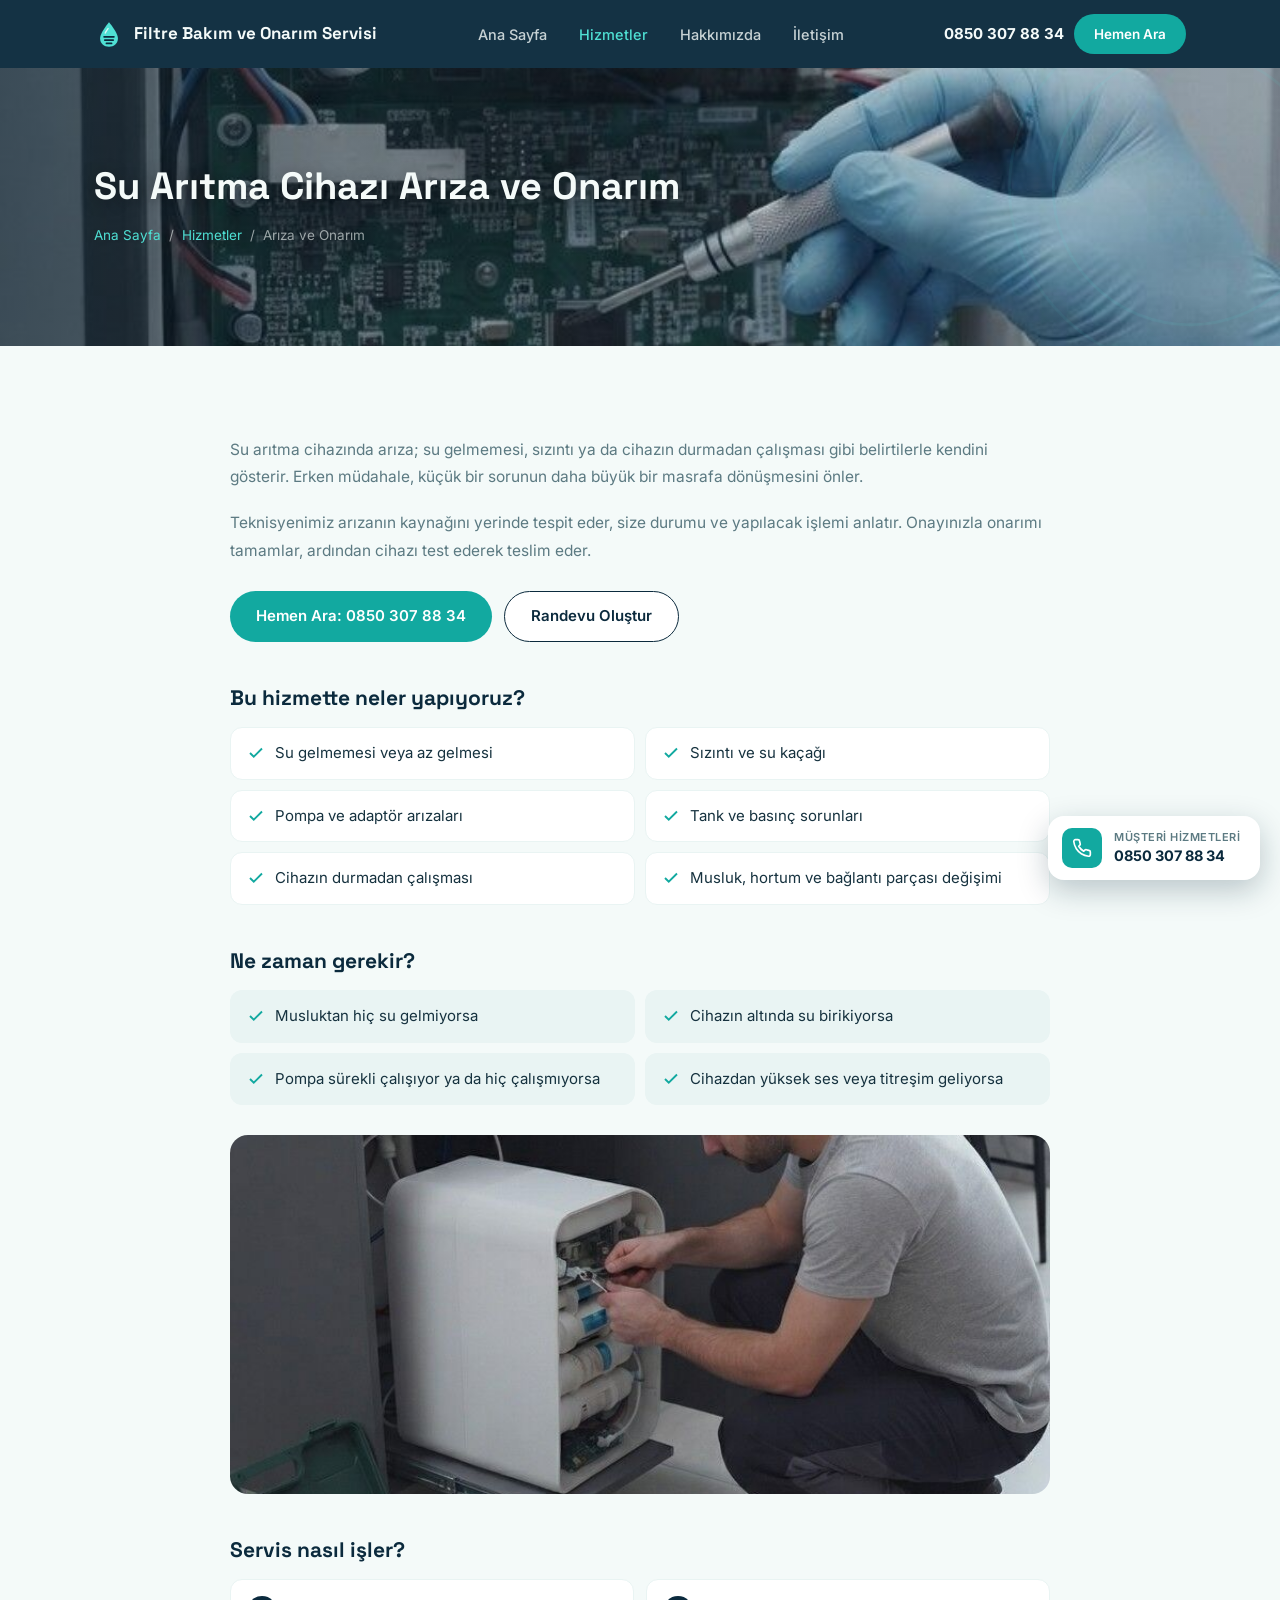
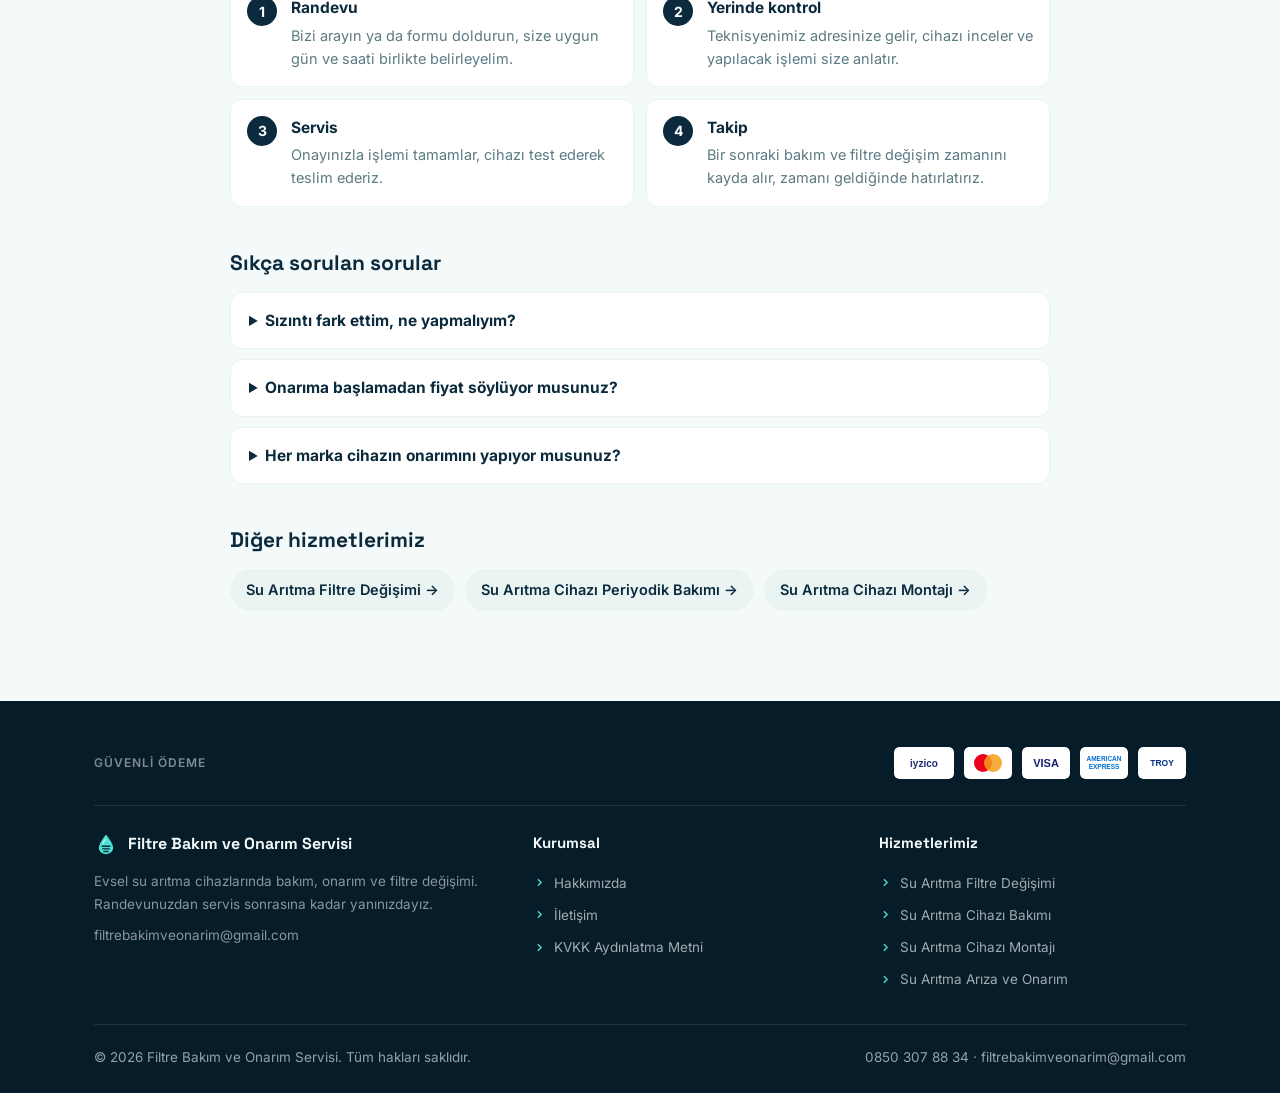
==== commit 3afc02fa: "Mobil menü, tutarlı footer, genişletilmiş KVKK metni, form onay metni, görsel optimizasyonu Co-Autho" ====
--- a/ariza-onarim.html
+++ b/ariza-onarim.html
@@ -103,7 +103,7 @@
       <svg viewBox="0 0 64 64" fill="none" aria-hidden="true"><path d="M32 7C32 7 13 29 13 41.5C13 52.3 21.5 59 32 59C42.5 59 51 52.3 51 41.5C51 29 32 7 32 7Z" fill="#4FE0D4"/><path d="M21.5 38H42.5M23 45H41M26.5 52H37.5" stroke="#0B2A3D" stroke-width="3.6" stroke-linecap="round"/><path d="M24 30C25.5 26.5 28 23 30 20.5" stroke="#FFFFFF" stroke-opacity=".8" stroke-width="3" stroke-linecap="round"/></svg>
       Filtre Bakım ve Onarım Servisi
     </a>
-    <ul class="nav-links">
+    <ul class="nav-links" id="site-menu">
       <li><a href="index.html">Ana Sayfa</a></li>
       <li><a href="hizmetler.html" class="active">Hizmetler</a></li>
       <li><a href="hakkimizda.html">Hakkımızda</a></li>
@@ -112,6 +112,7 @@
     <div class="nav-phone">
       <span class="num">0850 307 88 34</span>
       <a href="tel:08503078834" class="btn btn-primary" style="padding:10px 20px;font-size:13.5px;">Hemen Ara</a>
+      <button class="nav-toggle" type="button" aria-label="Menüyü aç" aria-expanded="false" aria-controls="site-menu"><svg viewBox="0 0 24 24" fill="none" stroke-width="2.2" stroke-linecap="round" aria-hidden="true"><path d="M4 7h16M4 12h16M4 17h16"/></svg></button>
     </div>
   </div>
 </header>
@@ -140,7 +141,7 @@
       
       <div class="svc-cta">
         <a href="tel:08503078834" class="btn btn-primary">Hemen Ara: 0850 307 88 34</a>
-        <a href="iletisim.html" class="btn btn-ghost">Randevu Oluştur</a>
+        <a href="iletisim.html" class="btn btn-outline">Randevu Oluştur</a>
       </div>
 
       <h3>Bu hizmette neler yapıyoruz?</h3>
@@ -193,10 +194,11 @@
     <div class="payment-strip">
       <span class="payment-label">Güvenli Ödeme</span>
       <div class="payment-icons">
+        <svg viewBox="0 0 60 32" width="60" height="32"><rect width="60" height="32" rx="5" fill="#fff"/><text x="30" y="20" font-family="Arial" font-weight="700" font-size="10" fill="#1E2A78" text-anchor="middle">iyzico</text></svg>
+        <svg viewBox="0 0 48 32" width="48" height="32"><rect width="48" height="32" rx="5" fill="#fff"/><circle cx="19" cy="16" r="9" fill="#EB001B"/><circle cx="29" cy="16" r="9" fill="#F79E1B" fill-opacity="0.85"/></svg>
         <svg viewBox="0 0 48 32" width="48" height="32"><rect width="48" height="32" rx="5" fill="#fff"/><text x="24" y="20" font-family="Arial" font-weight="700" font-size="11" fill="#1A1F71" text-anchor="middle">VISA</text></svg>
-        <svg viewBox="0 0 48 32" width="48" height="32"><rect width="48" height="32" rx="5" fill="#fff"/><circle cx="19" cy="16" r="9" fill="#EB001B"/><circle cx="29" cy="16" r="9" fill="#F79E1B" fill-opacity="0.85"/></svg>
+        <svg viewBox="0 0 48 32" width="48" height="32"><rect width="48" height="32" rx="5" fill="#fff"/><text x="24" y="14" font-family="Arial" font-weight="700" font-size="6.5" fill="#016FD0" text-anchor="middle">AMERICAN</text><text x="24" y="22" font-family="Arial" font-weight="700" font-size="6.5" fill="#016FD0" text-anchor="middle">EXPRESS</text></svg>
         <svg viewBox="0 0 48 32" width="48" height="32"><rect width="48" height="32" rx="5" fill="#fff"/><text x="24" y="19" font-family="Arial" font-weight="700" font-size="8.5" fill="#003087" text-anchor="middle">TROY</text></svg>
-        <svg viewBox="0 0 48 32" width="48" height="32"><rect width="48" height="32" rx="5" fill="#fff"/><path d="M14 16l4 4 8-9" stroke="#12A9A0" stroke-width="2.4" fill="none" stroke-linecap="round" stroke-linejoin="round"/><text x="30" y="20" font-family="Arial" font-weight="700" font-size="7" fill="#0B2A3D" text-anchor="middle">SSL</text></svg>
       </div>
     </div>
     <div class="footer-cols">
@@ -206,6 +208,7 @@
           Filtre Bakım ve Onarım Servisi
         </div>
         <p class="about-line">Evsel su arıtma cihazlarında bakım, onarım ve filtre değişimi. Randevunuzdan servis sonrasına kadar yanınızdayız.</p>
+        <p class="about-line" style="margin-top:8px;"><a href="mailto:filtrebakimveonarim@gmail.com" style="color:inherit;">filtrebakimveonarim@gmail.com</a></p>
       </div>
       <div class="footer-col">
         <h4>Kurumsal</h4>
@@ -227,7 +230,7 @@
     </div>
     <div class="footer-bottom">
       <span>© 2026 Filtre Bakım ve Onarım Servisi. Tüm hakları saklıdır.</span>
-      <span>0850 307 88 34</span>
+      <span>0850 307 88 34 · filtrebakimveonarim@gmail.com</span>
     </div>
   </div>
 </footer>
@@ -254,5 +257,16 @@
   });
 })();
 </script>
+<script>
+(function(){
+  var b=document.querySelector('.nav-toggle'), m=document.getElementById('site-menu');
+  if(!b||!m) return;
+  b.addEventListener('click',function(){
+    var o=m.classList.toggle('open');
+    b.setAttribute('aria-expanded',o?'true':'false');
+    b.setAttribute('aria-label',o?'Menüyü kapat':'Menüyü aç');
+  });
+})();
+</script>
 </body>
 </html>
--- a/style.css
+++ b/style.css
@@ -740,8 +740,8 @@
 .more-link{ display:inline-block; margin-top:6px; font-size:14px; font-weight:700; color: var(--teal); text-decoration:none; }
 .more-link:hover{ color: var(--navy); }
 .svc-cta{ display:flex; flex-wrap:wrap; gap:12px; margin: 26px 0 8px; }
-.btn-ghost{ background:#fff; color: var(--navy); border: 1.5px solid var(--navy); }
-.btn-ghost:hover{ background: var(--navy); color:#fff; }
+.btn-outline{ background:#fff; color: var(--navy); border: 1.5px solid var(--navy); }
+.btn-outline:hover{ background: var(--navy); color:#fff; }
 .svc-list{ display:grid; grid-template-columns: 1fr; gap:10px; margin: 0 0 10px; padding:0; list-style:none; }
 @media(min-width:700px){ .svc-list{ grid-template-columns: 1fr 1fr; } }
 .svc-list li{ display:flex; align-items:flex-start; gap:10px; background:#fff; border:1px solid var(--ice-2); border-radius:12px; padding:14px 16px; font-size:15px; color: var(--text); line-height:1.5; }
@@ -761,3 +761,18 @@
 .svc-others a{ background: var(--ice-2); color: var(--navy); font-weight:600; font-size:14.5px; padding:10px 16px; border-radius:999px; text-decoration:none; }
 .svc-others a:hover{ background: var(--teal); color:#fff; }
 .rich-content .svc-cta + h3{ margin-top: 40px; }
+
+/* Mobil menü */
+.nav{ position: relative; }
+.nav-toggle{ display:flex; align-items:center; justify-content:center; width:44px; height:44px; border-radius:10px; background:transparent; border:1.5px solid rgba(255,255,255,0.25); cursor:pointer; padding:0; }
+.nav-toggle svg{ width:22px; height:22px; stroke: var(--ice); }
+@media(min-width:860px){ .nav-toggle{ display:none; } }
+@media(max-width:859px){
+  .nav-links.open{ display:flex; flex-direction:column; gap:0; position:absolute; top:100%; left:0; right:0; background: var(--navy-deep); padding: 8px 24px 16px; box-shadow: 0 12px 24px rgba(0,0,0,0.25); }
+  .nav-links.open li a{ display:block; padding:14px 0; font-size:16px; border-bottom:1px solid rgba(255,255,255,0.08); }
+  .nav-links.open li:last-child a{ border-bottom:0; }
+}
+.kvkk-box h4{ color: var(--navy); font-size:16.5px; margin: 26px 0 8px; }
+.kvkk-box a{ color: var(--teal); font-weight:600; }
+.container.nav{ padding: 14px 24px; }
+@media(max-width:480px){ .container.nav{ padding: 12px 16px; gap:10px; } .logo{ font-size:15px; } .nav-links.open{ padding-inline:16px; } .nav-phone .btn{ padding:10px 14px !important; white-space:nowrap; } }
